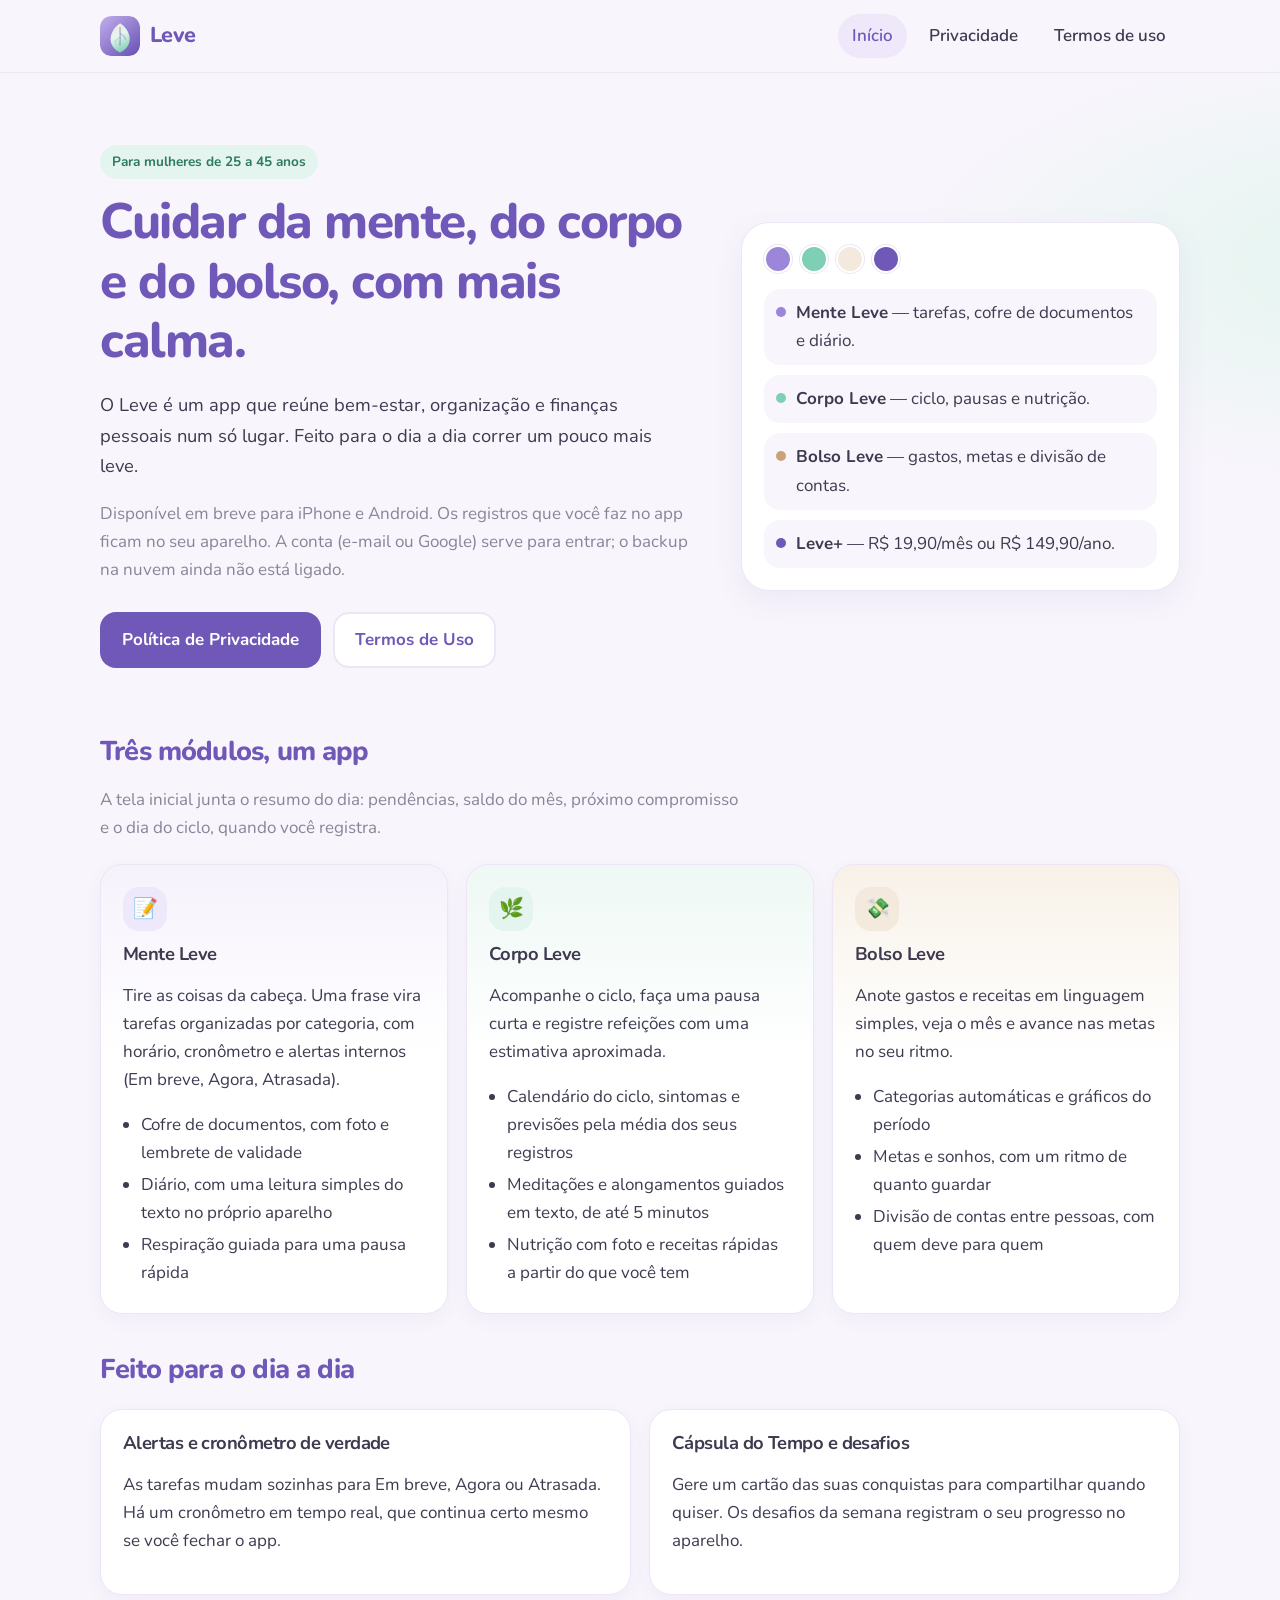
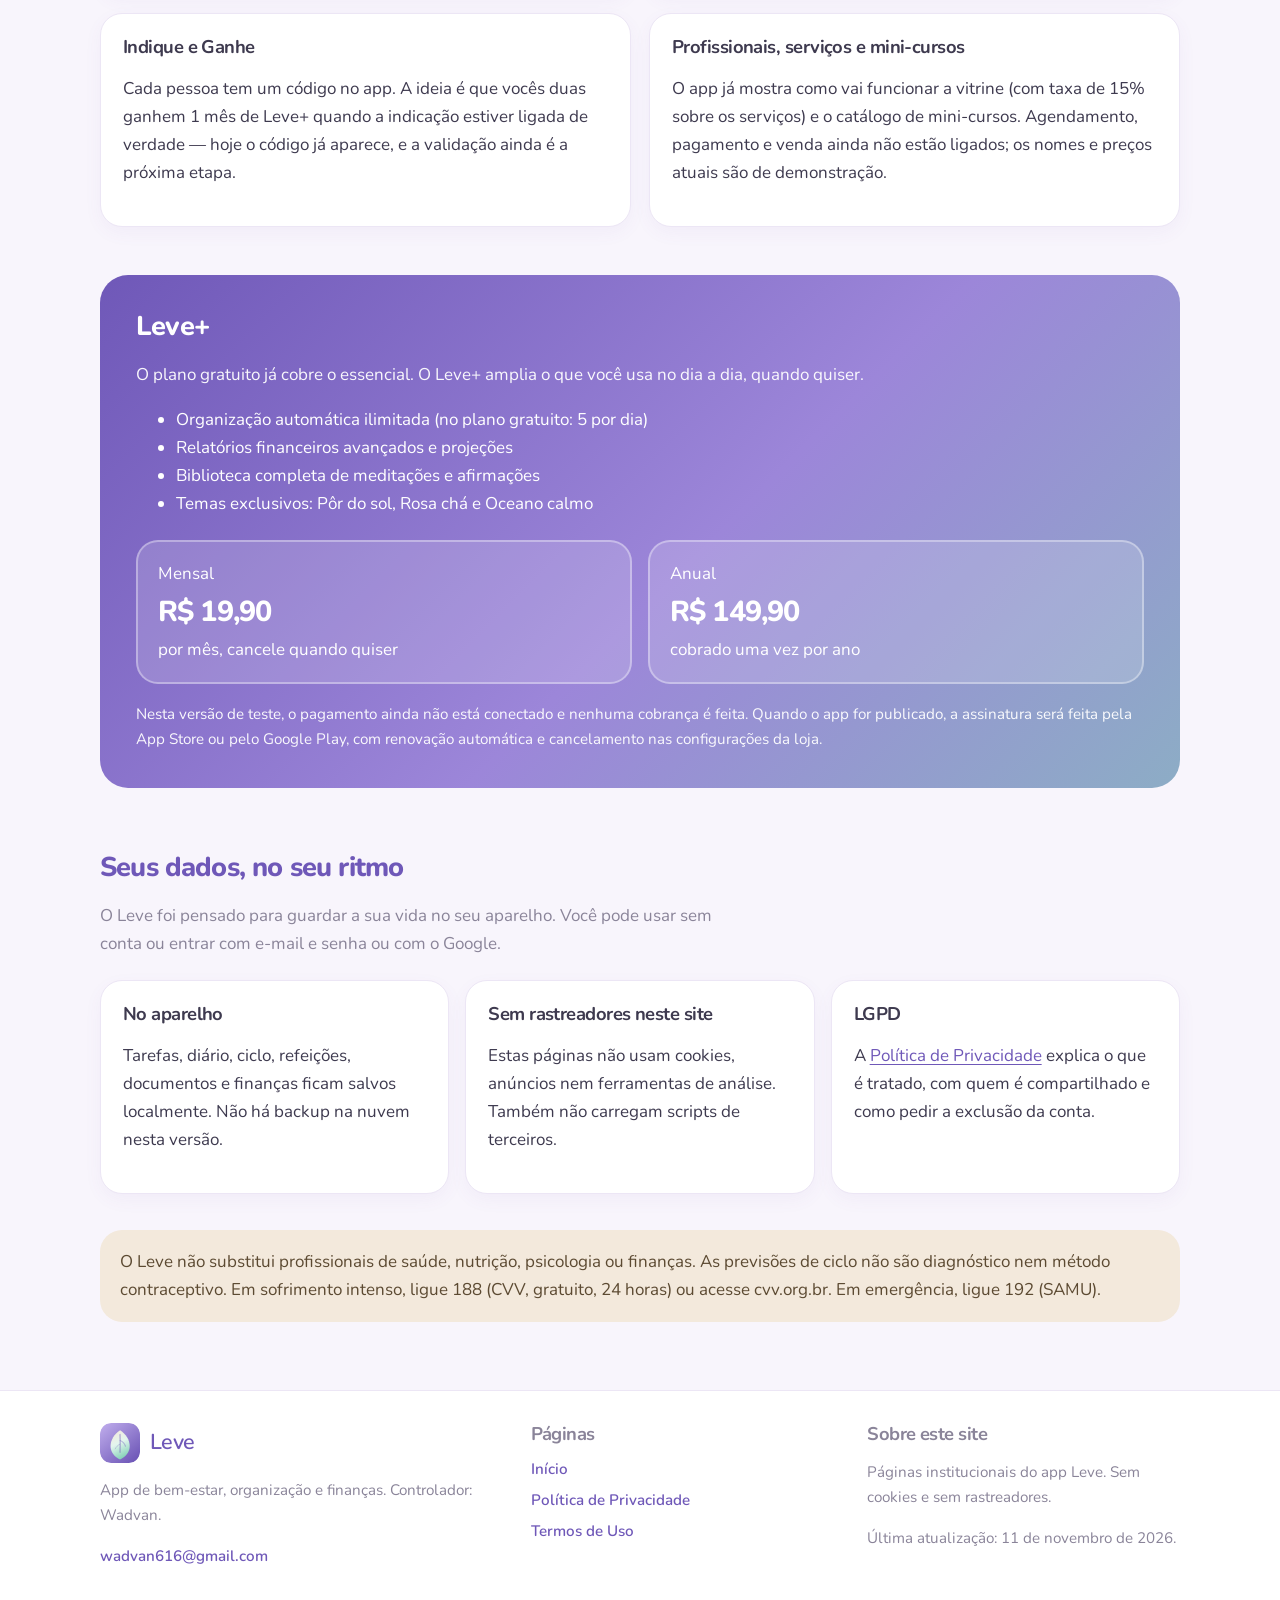
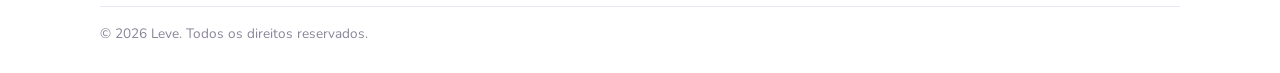
==== index.html @ 6700d09f "Site do Leve" ====
<!DOCTYPE html>
<html lang="pt-BR">
<head>
  <meta charset="utf-8">
  <meta name="viewport" content="width=device-width, initial-scale=1">
  <meta name="description" content="Leve é um app de bem-estar, organização e finanças para mulheres de 25 a 45 anos. Mente Leve, Corpo Leve e Bolso Leve, no seu ritmo.">
  <meta name="theme-color" content="#9C86D9">
  <title>Leve — bem-estar, organização e finanças</title>
  <link rel="icon" href="favicon-32.png" type="image/png" sizes="32x32">
  <link rel="icon" href="favicon-48.png" type="image/png" sizes="48x48">
  <link rel="apple-touch-icon" href="apple-touch-icon.png">
  <link rel="stylesheet" href="styles.css">
</head>
<body>
  <a class="skip" href="#conteudo">Ir para o conteúdo</a>
  <header class="site-header">
    <div class="wrap header-inner">
      <a class="brand" href="index.html">
        <img src="logo.svg" width="40" height="40" alt="">
        <span>Leve</span>
      </a>
      <input type="checkbox" id="nav-toggle" class="nav-toggle">
      <label for="nav-toggle" class="nav-button" aria-label="Abrir o menu">
        <span></span><span></span><span></span>
      </label>
      <nav class="site-nav" aria-label="Principal">
        <a href="index.html" aria-current="page">Início</a>
        <a href="privacidade.html">Privacidade</a>
        <a href="termos.html">Termos de uso</a>
      </nav>
    </div>
  </header>

  <main id="conteudo">
    <div class="wrap hero">
      <div>
        <span class="eyebrow">Para mulheres de 25 a 45 anos</span>
        <h1>Cuidar da mente, do corpo e do bolso, com mais calma.</h1>
        <p class="lead">O Leve é um app que reúne bem-estar, organização e finanças pessoais num só lugar. Feito para o dia a dia correr um pouco mais leve.</p>
        <p class="muted">Disponível em breve para iPhone e Android. Os registros que você faz no app ficam no seu aparelho. A conta (e-mail ou Google) serve para entrar; o backup na nuvem ainda não está ligado.</p>
        <div class="actions">
          <a class="btn btn-primary" href="privacidade.html">Política de Privacidade</a>
          <a class="btn btn-ghost" href="termos.html">Termos de Uso</a>
        </div>
      </div>
      <aside class="hero-card" aria-label="O que tem no app">
        <div class="palette" aria-hidden="true">
          <span class="swatch" style="background:#9C86D9"></span>
          <span class="swatch" style="background:#7FCFB4"></span>
          <span class="swatch" style="background:#F3E9DC"></span>
          <span class="swatch" style="background:#6F58B8"></span>
        </div>
        <ul class="mini-list">
          <li><span class="dot" style="background:#9C86D9"></span><span><strong>Mente Leve</strong> — tarefas, cofre de documentos e diário.</span></li>
          <li><span class="dot" style="background:#7FCFB4"></span><span><strong>Corpo Leve</strong> — ciclo, pausas e nutrição.</span></li>
          <li><span class="dot" style="background:#C9A27A"></span><span><strong>Bolso Leve</strong> — gastos, metas e divisão de contas.</span></li>
          <li><span class="dot" style="background:#6F58B8"></span><span><strong>Leve+</strong> — R$&nbsp;19,90/mês ou R$&nbsp;149,90/ano.</span></li>
        </ul>
      </aside>
    </div>

    <section class="wrap section" id="modulos">
      <div class="section-head">
        <h2>Três módulos, um app</h2>
        <p class="muted">A tela inicial junta o resumo do dia: pendências, saldo do mês, próximo compromisso e o dia do ciclo, quando você registra.</p>
      </div>
      <div class="grid-3">
        <article class="card mente">
          <div class="icon-pill" style="background:#EEE8FA">📝</div>
          <h3>Mente Leve</h3>
          <p>Tire as coisas da cabeça. Uma frase vira tarefas organizadas por categoria, com horário, cronômetro e alertas internos (Em breve, Agora, Atrasada).</p>
          <ul>
            <li>Cofre de documentos, com foto e lembrete de validade</li>
            <li>Diário, com uma leitura simples do texto no próprio aparelho</li>
            <li>Respiração guiada para uma pausa rápida</li>
          </ul>
        </article>
        <article class="card corpo">
          <div class="icon-pill" style="background:#E3F5EE">🌿</div>
          <h3>Corpo Leve</h3>
          <p>Acompanhe o ciclo, faça uma pausa curta e registre refeições com uma estimativa aproximada.</p>
          <ul>
            <li>Calendário do ciclo, sintomas e previsões pela média dos seus registros</li>
            <li>Meditações e alongamentos guiados em texto, de até 5 minutos</li>
            <li>Nutrição com foto e receitas rápidas a partir do que você tem</li>
          </ul>
        </article>
        <article class="card bolso">
          <div class="icon-pill" style="background:#F3E9DC">💸</div>
          <h3>Bolso Leve</h3>
          <p>Anote gastos e receitas em linguagem simples, veja o mês e avance nas metas no seu ritmo.</p>
          <ul>
            <li>Categorias automáticas e gráficos do período</li>
            <li>Metas e sonhos, com um ritmo de quanto guardar</li>
            <li>Divisão de contas entre pessoas, com quem deve para quem</li>
          </ul>
        </article>
      </div>
    </section>

    <section class="wrap section">
      <div class="section-head">
        <h2>Feito para o dia a dia</h2>
      </div>
      <div class="grid-2">
        <article class="card">
          <h3>Alertas e cronômetro de verdade</h3>
          <p>As tarefas mudam sozinhas para Em breve, Agora ou Atrasada. Há um cronômetro em tempo real, que continua certo mesmo se você fechar o app.</p>
        </article>
        <article class="card">
          <h3>Cápsula do Tempo e desafios</h3>
          <p>Gere um cartão das suas conquistas para compartilhar quando quiser. Os desafios da semana registram o seu progresso no aparelho.</p>
        </article>
        <article class="card">
          <h3>Indique e Ganhe</h3>
          <p>Cada pessoa tem um código no app. A ideia é que vocês duas ganhem 1 mês de Leve+ quando a indicação estiver ligada de verdade — hoje o código já aparece, e a validação ainda é a próxima etapa.</p>
        </article>
        <article class="card">
          <h3>Profissionais, serviços e mini-cursos</h3>
          <p>O app já mostra como vai funcionar a vitrine (com taxa de 15% sobre os serviços) e o catálogo de mini-cursos. Agendamento, pagamento e venda ainda não estão ligados; os nomes e preços atuais são de demonstração.</p>
        </article>
      </div>
    </section>

    <section class="wrap" id="leve-plus">
      <div class="plus">
        <h2>Leve+</h2>
        <p>O plano gratuito já cobre o essencial. O Leve+ amplia o que você usa no dia a dia, quando quiser.</p>
        <ul>
          <li>Organização automática ilimitada (no plano gratuito: 5 por dia)</li>
          <li>Relatórios financeiros avançados e projeções</li>
          <li>Biblioteca completa de meditações e afirmações</li>
          <li>Temas exclusivos: Pôr do sol, Rosa chá e Oceano calmo</li>
        </ul>
        <div class="plans">
          <div class="plan">
            <span>Mensal</span>
            <strong>R$&nbsp;19,90</strong>
            <span>por mês, cancele quando quiser</span>
          </div>
          <div class="plan">
            <span>Anual</span>
            <strong>R$&nbsp;149,90</strong>
            <span>cobrado uma vez por ano</span>
          </div>
        </div>
        <p style="margin:18px 0 0;font-size:0.95rem">Nesta versão de teste, o pagamento ainda não está conectado e nenhuma cobrança é feita. Quando o app for publicado, a assinatura será feita pela App Store ou pelo Google Play, com renovação automática e cancelamento nas configurações da loja.</p>
      </div>
    </section>

    <section class="wrap section">
      <div class="section-head">
        <h2>Seus dados, no seu ritmo</h2>
        <p class="muted">O Leve foi pensado para guardar a sua vida no seu aparelho. Você pode usar sem conta ou entrar com e-mail e senha ou com o Google.</p>
      </div>
      <div class="trust">
        <article class="card">
          <h3>No aparelho</h3>
          <p>Tarefas, diário, ciclo, refeições, documentos e finanças ficam salvos localmente. Não há backup na nuvem nesta versão.</p>
        </article>
        <article class="card">
          <h3>Sem rastreadores neste site</h3>
          <p>Estas páginas não usam cookies, anúncios nem ferramentas de análise. Também não carregam scripts de terceiros.</p>
        </article>
        <article class="card">
          <h3>LGPD</h3>
          <p>A <a href="privacidade.html">Política de Privacidade</a> explica o que é tratado, com quem é compartilhado e como pedir a exclusão da conta.</p>
        </article>
      </div>
      <p class="note">O Leve não substitui profissionais de saúde, nutrição, psicologia ou finanças. As previsões de ciclo não são diagnóstico nem método contraceptivo. Em sofrimento intenso, ligue 188 (CVV, gratuito, 24 horas) ou acesse cvv.org.br. Em emergência, ligue 192 (SAMU).</p>
    </section>
  </main>

  <footer class="site-footer">
    <div class="wrap footer-grid">
      <div>
        <a class="brand" href="index.html">
          <img src="logo.svg" width="40" height="40" alt="">
          <span>Leve</span>
        </a>
        <p>App de bem-estar, organização e finanças. Controlador: Wadvan.</p>
        <p><a href="mailto:wadvan616@gmail.com">wadvan616@gmail.com</a></p>
      </div>
      <div>
        <h3>Páginas</h3>
        <ul>
          <li><a href="index.html">Início</a></li>
          <li><a href="privacidade.html">Política de Privacidade</a></li>
          <li><a href="termos.html">Termos de Uso</a></li>
        </ul>
      </div>
      <div>
        <h3>Sobre este site</h3>
        <p>Páginas institucionais do app Leve. Sem cookies e sem rastreadores.</p>
        <p>Última atualização: 11 de novembro de 2026.</p>
      </div>
    </div>
    <div class="wrap fineprint">© 2026 Leve. Todos os direitos reservados.</div>
  </footer>
</body>
</html>
---- styles.css ----
@font-face {
  font-family: Nunito;
  src: url("Nunito-400.woff") format("woff");
  font-weight: 400;
  font-style: normal;
  font-display: swap;
}
@font-face {
  font-family: Nunito;
  src: url("Nunito-600.woff") format("woff");
  font-weight: 600;
  font-style: normal;
  font-display: swap;
}
@font-face {
  font-family: Nunito;
  src: url("Nunito-700.woff") format("woff");
  font-weight: 700;
  font-style: normal;
  font-display: swap;
}
@font-face {
  font-family: Nunito;
  src: url("Nunito-800.woff") format("woff");
  font-weight: 800;
  font-style: normal;
  font-display: swap;
}

:root {
  --primary: #9c86d9;
  --primary-dark: #6f58b8;
  --primary-soft: #eee8fa;
  --accent: #7fcfb4;
  --accent-soft: #e3f5ee;
  --sand: #f3e9dc;
  --sand-deep: #e8d7c0;
  --bg: #f8f5fc;
  --card: #ffffff;
  --text: #3e3a4f;
  --muted: #8a8499;
  --border: #ece6f5;
  --late: #e0524f;
  --radius: 22px;
  --radius-sm: 16px;
  --shadow: 0 10px 30px rgba(111, 88, 184, 0.08);
  --max: 1080px;
  --prose: 760px;
}

* { box-sizing: border-box; }
html { scroll-behavior: smooth; }
body {
  margin: 0;
  font-family: Nunito, "Segoe UI", sans-serif;
  color: var(--text);
  background:
    radial-gradient(1200px 500px at 10% -10%, #eee8fa 0%, transparent 60%),
    radial-gradient(900px 400px at 110% 8%, #e3f5ee 0%, transparent 55%),
    var(--bg);
  line-height: 1.65;
  font-size: 17px;
  min-height: 100vh;
}
img { max-width: 100%; height: auto; border: 0; }
a { color: var(--primary-dark); text-decoration-thickness: 1px; text-underline-offset: 3px; }
a:hover { color: #5a4499; }
.skip {
  position: absolute;
  left: 12px;
  top: -80px;
  background: var(--primary-dark);
  color: #fff;
  padding: 8px 14px;
  border-radius: 10px;
  z-index: 100;
}
.skip:focus { top: 12px; }

.wrap {
  width: min(var(--max), calc(100% - 40px));
  margin: 0 auto;
}
.prose-wrap { width: min(var(--prose), calc(100% - 40px)); margin: 0 auto; }

.site-header {
  position: sticky;
  top: 0;
  z-index: 20;
  background: rgba(248, 245, 252, 0.9);
  backdrop-filter: blur(12px);
  border-bottom: 1px solid var(--border);
}
.header-inner {
  display: flex;
  align-items: center;
  justify-content: space-between;
  gap: 16px;
  min-height: 72px;
  position: relative;
}
.brand {
  display: flex;
  align-items: center;
  gap: 10px;
  text-decoration: none;
  color: var(--primary-dark);
  font-weight: 800;
  font-size: 1.35rem;
  letter-spacing: -0.03em;
}
.brand img { width: 40px; height: 40px; border-radius: 11px; }
.nav-toggle { position: absolute; width: 1px; height: 1px; overflow: hidden; clip: rect(0,0,0,0); }
.nav-button {
  display: none;
  width: 44px;
  height: 44px;
  border-radius: 14px;
  border: 1px solid var(--border);
  background: #fff;
  cursor: pointer;
  align-items: center;
  justify-content: center;
  flex-direction: column;
  gap: 5px;
}
.nav-button span {
  display: block;
  width: 18px;
  height: 2px;
  background: var(--primary-dark);
  border-radius: 2px;
}
.site-nav { display: flex; gap: 8px; flex-wrap: wrap; }
.site-nav a {
  text-decoration: none;
  color: var(--text);
  font-weight: 600;
  padding: 8px 14px;
  border-radius: 999px;
}
.site-nav a:hover,
.site-nav a[aria-current="page"] {
  background: var(--primary-soft);
  color: var(--primary-dark);
}

.hero {
  padding: 72px 0 40px;
  display: grid;
  grid-template-columns: 1.15fr 0.85fr;
  gap: 48px;
  align-items: center;
}
.eyebrow {
  display: inline-block;
  background: var(--accent-soft);
  color: #2f7a64;
  font-weight: 700;
  font-size: 0.85rem;
  padding: 6px 12px;
  border-radius: 999px;
  margin-bottom: 14px;
}
h1, h2, h3 { line-height: 1.2; letter-spacing: -0.03em; margin: 0 0 12px; }
h1 { font-size: clamp(2rem, 4vw, 3.1rem); font-weight: 800; color: var(--primary-dark); }
h2 { font-size: 1.7rem; font-weight: 800; color: var(--primary-dark); }
h3 { font-size: 1.15rem; font-weight: 700; }
.lead { font-size: 1.15rem; color: var(--text); max-width: 38rem; }
.muted { color: var(--muted); }
.actions { display: flex; flex-wrap: wrap; gap: 12px; margin-top: 28px; }
.btn {
  display: inline-flex;
  align-items: center;
  justify-content: center;
  gap: 8px;
  padding: 12px 20px;
  border-radius: 16px;
  font-weight: 700;
  text-decoration: none;
  border: 2px solid transparent;
}
.btn-primary { background: var(--primary-dark); color: #fff; }
.btn-primary:hover { background: #5a4499; color: #fff; }
.btn-ghost { background: #fff; color: var(--primary-dark); border-color: var(--border); }
.btn-ghost:hover { background: var(--primary-soft); color: var(--primary-dark); }

.hero-card {
  background: #fff;
  border: 1px solid var(--border);
  border-radius: 28px;
  box-shadow: var(--shadow);
  padding: 22px;
}
.palette {
  display: flex;
  gap: 8px;
  margin-bottom: 16px;
}
.swatch {
  width: 28px; height: 28px; border-radius: 50%;
  border: 2px solid #fff;
  box-shadow: 0 0 0 1px var(--border);
}
.mini-list { list-style: none; margin: 0; padding: 0; display: grid; gap: 10px; }
.mini-list li {
  display: flex;
  gap: 10px;
  align-items: flex-start;
  padding: 10px 12px;
  border-radius: 16px;
  background: var(--bg);
}
.dot {
  width: 10px; height: 10px; border-radius: 50%; margin-top: 8px; flex: 0 0 auto;
}

.section { padding: 28px 0 12px; }
.section-head { margin-bottom: 22px; max-width: 40rem; }
.grid-3, .grid-2 { display: grid; gap: 18px; }
.grid-3 { grid-template-columns: repeat(3, 1fr); }
.grid-2 { grid-template-columns: repeat(2, 1fr); }
.card {
  background: var(--card);
  border: 1px solid var(--border);
  border-radius: var(--radius);
  padding: 22px;
  box-shadow: 0 6px 18px rgba(111, 88, 184, 0.05);
}
.card.mente { background: linear-gradient(180deg, #f6f2fc 0%, #fff 42%); }
.card.corpo { background: linear-gradient(180deg, #eef8f4 0%, #fff 42%); }
.card.bolso { background: linear-gradient(180deg, #f8f1e8 0%, #fff 42%); }
.icon-pill {
  width: 44px; height: 44px; border-radius: 16px;
  display: grid; place-items: center;
  margin-bottom: 12px;
  font-size: 1.25rem;
}
.card ul { margin: 8px 0 0; padding-left: 1.15rem; }
.card li { margin: 4px 0; }

.plus {
  margin: 36px 0;
  background: linear-gradient(135deg, #6f58b8 0%, #9c86d9 55%, #7fcfb4 140%);
  color: #fff;
  border-radius: 28px;
  padding: 36px;
}
.plus h2, .plus p { color: #fff; }
.plus p { opacity: 0.95; }
.plans { display: grid; grid-template-columns: 1fr 1fr; gap: 16px; margin-top: 22px; }
.plan {
  background: rgba(255,255,255,0.16);
  border: 2px solid rgba(255,255,255,0.35);
  border-radius: 22px;
  padding: 18px 20px;
}
.plan strong { display: block; font-size: 1.8rem; font-weight: 800; letter-spacing: -0.03em; }
.note {
  background: var(--sand);
  border-radius: var(--radius);
  padding: 18px 20px;
  margin: 20px 0 8px;
  color: #5c4a32;
}
.trust { display: grid; grid-template-columns: repeat(3, 1fr); gap: 16px; margin: 12px 0 36px; }

.legal-hero { padding: 48px 0 16px; }
.legal-hero .lead { font-size: 1.05rem; }
.update {
  font-weight: 700;
  color: var(--primary-dark);
  margin: 0 0 8px;
  font-size: 0.95rem;
}
.toc {
  background: #fff;
  border: 1px solid var(--border);
  border-radius: var(--radius);
  padding: 20px 24px;
  margin: 8px 0 28px;
}
.toc ol { margin: 8px 0 0; padding-left: 1.3rem; }
.toc a { text-decoration: none; font-weight: 600; }
.legal h2 {
  margin-top: 2.2rem;
  padding-top: 0.4rem;
  border-top: 1px solid var(--border);
}
.legal h2:first-of-type { border-top: 0; margin-top: 0.4rem; }
.legal p, .legal li { overflow-wrap: anywhere; }
.legal ul, .legal ol { padding-left: 1.2rem; }
.legal li { margin: 0.35rem 0; }
.callout {
  background: var(--primary-soft);
  border-left: 4px solid var(--primary);
  border-radius: 0 16px 16px 0;
  padding: 14px 16px;
  margin: 16px 0;
}
.callout.sand { background: var(--sand); border-left-color: #c9a27a; }
.callout.mint { background: var(--accent-soft); border-left-color: var(--accent); }

.site-footer {
  margin-top: 48px;
  background: #fff;
  border-top: 1px solid var(--border);
  padding: 32px 0 28px;
  color: var(--muted);
  font-size: 0.95rem;
}
.footer-grid {
  display: grid;
  grid-template-columns: 1.3fr 1fr 1fr;
  gap: 24px;
}
.site-footer .brand { margin-bottom: 8px; }
.site-footer a { color: var(--primary-dark); text-decoration: none; font-weight: 600; }
.site-footer ul { list-style: none; margin: 0; padding: 0; display: grid; gap: 6px; }
.fineprint { margin-top: 22px; padding-top: 16px; border-top: 1px solid var(--border); font-size: 0.85rem; }

@media (max-width: 860px) {
  .hero, .grid-3, .grid-2, .plans, .trust, .footer-grid { grid-template-columns: 1fr; }
  .hero { padding-top: 36px; gap: 28px; }
  .nav-button { display: inline-flex; }
  .site-nav {
    display: none;
    position: absolute;
    top: calc(100% + 8px);
    right: 0;
    left: auto;
    background: #fff;
    border: 1px solid var(--border);
    border-radius: 18px;
    box-shadow: var(--shadow);
    padding: 10px;
    flex-direction: column;
    min-width: 220px;
  }
  .nav-toggle:checked ~ .site-nav,
  .nav-toggle:focus ~ .site-nav { display: flex; }
  .plus { padding: 24px; }
  .wrap, .prose-wrap { width: min(var(--max), calc(100% - 28px)); }
}
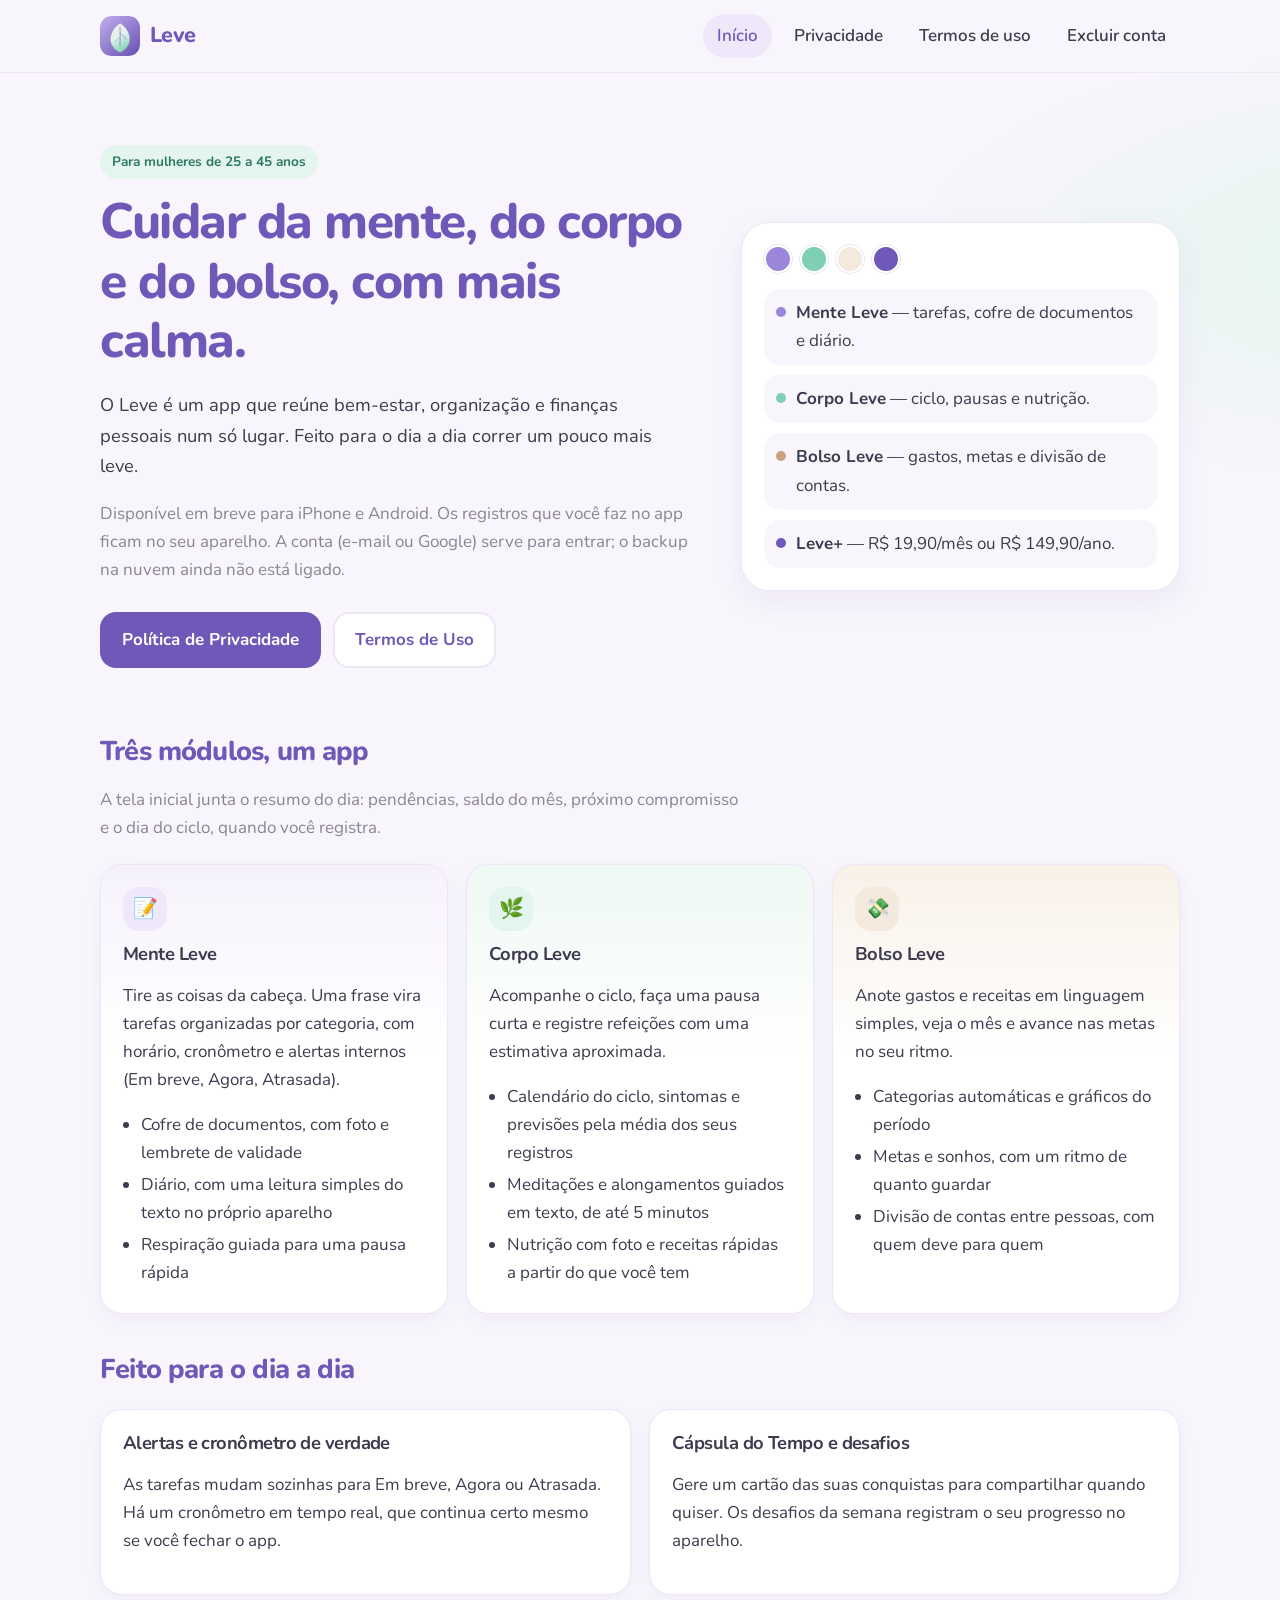
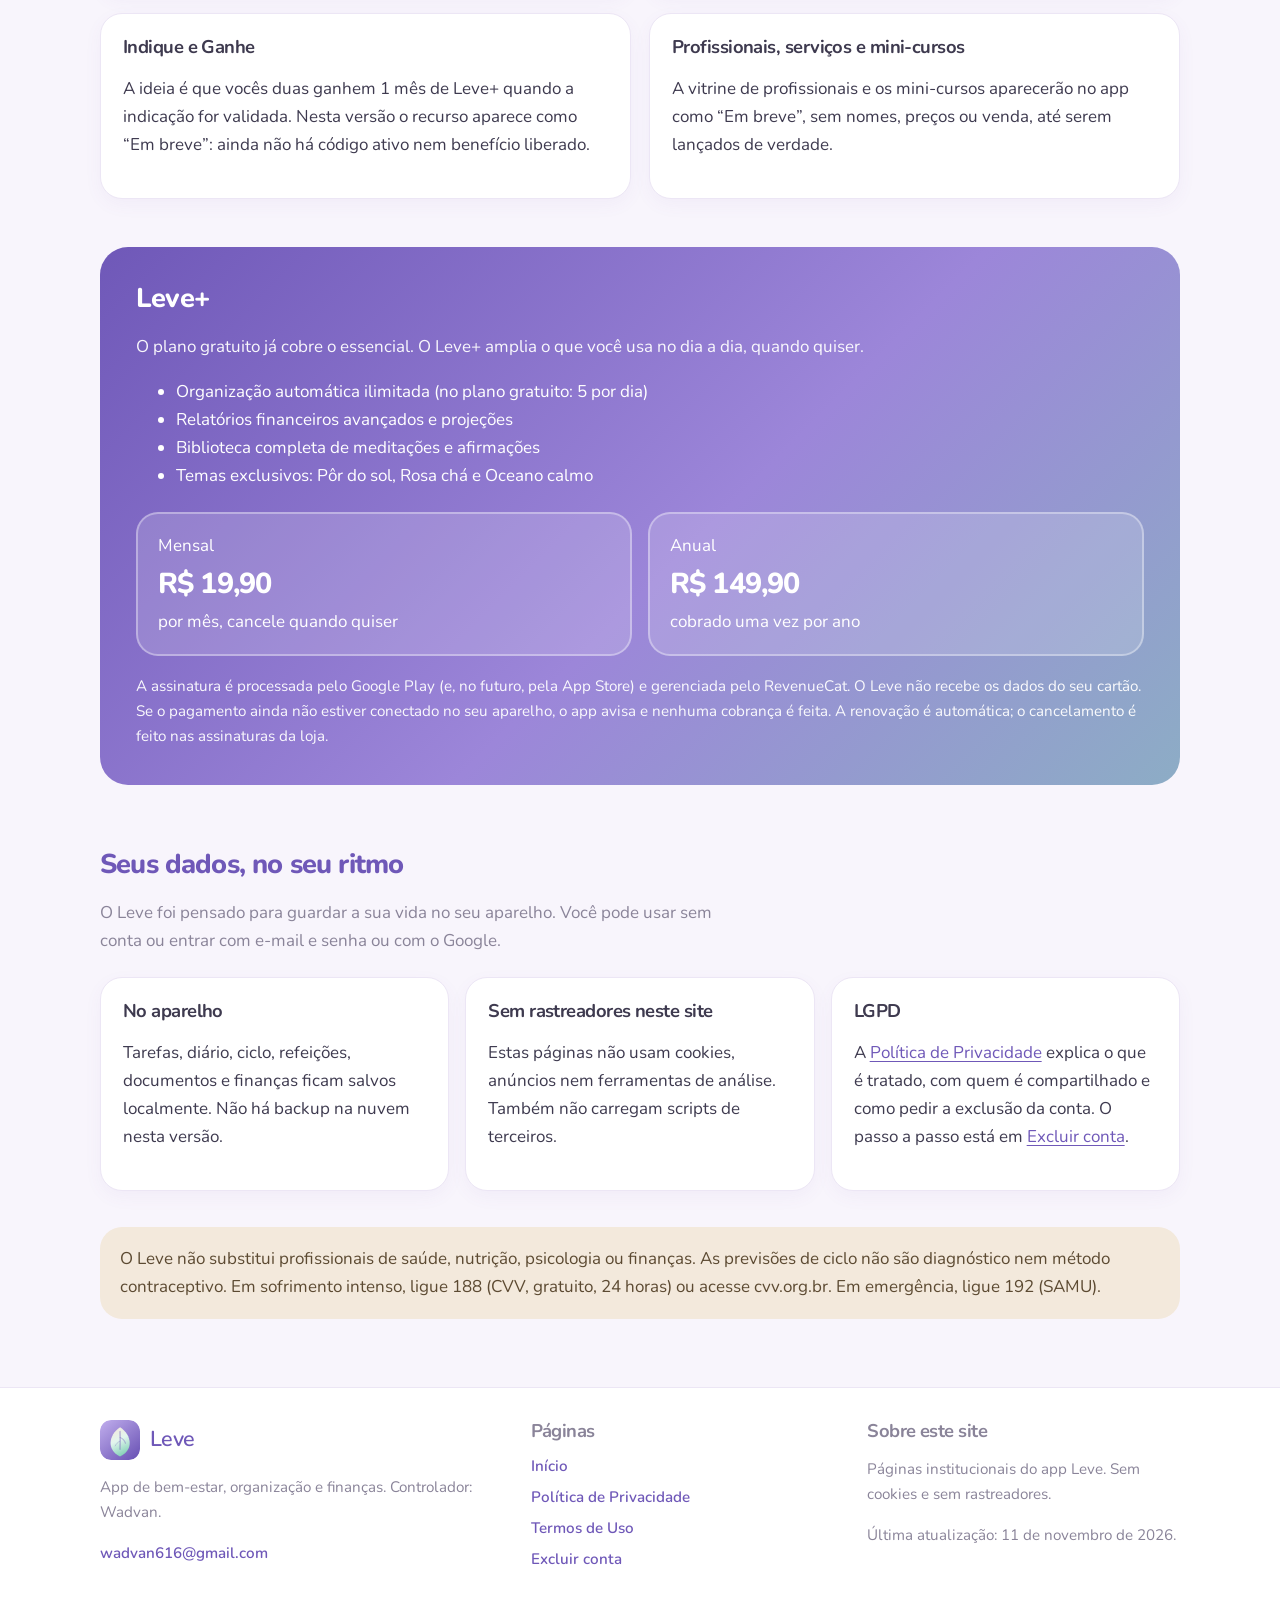
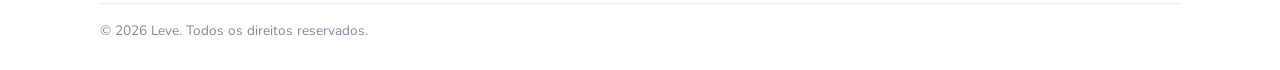
==== commit 67c92cfd: "Site: página Excluir conta e textos legais (Google Play, RevenueCat), 11/11/2026" ====
--- a/index.html
+++ b/index.html
@@ -27,6 +27,7 @@
         <a href="index.html" aria-current="page">Início</a>
         <a href="privacidade.html">Privacidade</a>
         <a href="termos.html">Termos de uso</a>
+        <a href="excluir-conta.html">Excluir conta</a>
       </nav>
     </div>
   </header>
@@ -113,11 +114,11 @@
         </article>
         <article class="card">
           <h3>Indique e Ganhe</h3>
-          <p>Cada pessoa tem um código no app. A ideia é que vocês duas ganhem 1 mês de Leve+ quando a indicação estiver ligada de verdade — hoje o código já aparece, e a validação ainda é a próxima etapa.</p>
+          <p>A ideia é que vocês duas ganhem 1 mês de Leve+ quando a indicação for validada. Nesta versão o recurso aparece como “Em breve”: ainda não há código ativo nem benefício liberado.</p>
         </article>
         <article class="card">
           <h3>Profissionais, serviços e mini-cursos</h3>
-          <p>O app já mostra como vai funcionar a vitrine (com taxa de 15% sobre os serviços) e o catálogo de mini-cursos. Agendamento, pagamento e venda ainda não estão ligados; os nomes e preços atuais são de demonstração.</p>
+          <p>A vitrine de profissionais e os mini-cursos aparecerão no app como “Em breve”, sem nomes, preços ou venda, até serem lançados de verdade.</p>
         </article>
       </div>
     </section>
@@ -144,7 +145,7 @@
             <span>cobrado uma vez por ano</span>
           </div>
         </div>
-        <p style="margin:18px 0 0;font-size:0.95rem">Nesta versão de teste, o pagamento ainda não está conectado e nenhuma cobrança é feita. Quando o app for publicado, a assinatura será feita pela App Store ou pelo Google Play, com renovação automática e cancelamento nas configurações da loja.</p>
+        <p style="margin:18px 0 0;font-size:0.95rem">A assinatura é processada pelo Google Play (e, no futuro, pela App Store) e gerenciada pelo RevenueCat. O Leve não recebe os dados do seu cartão. Se o pagamento ainda não estiver conectado no seu aparelho, o app avisa e nenhuma cobrança é feita. A renovação é automática; o cancelamento é feito nas assinaturas da loja.</p>
       </div>
     </section>
 
@@ -164,7 +165,7 @@
         </article>
         <article class="card">
           <h3>LGPD</h3>
-          <p>A <a href="privacidade.html">Política de Privacidade</a> explica o que é tratado, com quem é compartilhado e como pedir a exclusão da conta.</p>
+          <p>A <a href="privacidade.html">Política de Privacidade</a> explica o que é tratado, com quem é compartilhado e como pedir a exclusão da conta. O passo a passo está em <a href="excluir-conta.html">Excluir conta</a>.</p>
         </article>
       </div>
       <p class="note">O Leve não substitui profissionais de saúde, nutrição, psicologia ou finanças. As previsões de ciclo não são diagnóstico nem método contraceptivo. Em sofrimento intenso, ligue 188 (CVV, gratuito, 24 horas) ou acesse cvv.org.br. Em emergência, ligue 192 (SAMU).</p>
@@ -187,6 +188,7 @@
           <li><a href="index.html">Início</a></li>
           <li><a href="privacidade.html">Política de Privacidade</a></li>
           <li><a href="termos.html">Termos de Uso</a></li>
+          <li><a href="excluir-conta.html">Excluir conta</a></li>
         </ul>
       </div>
       <div>
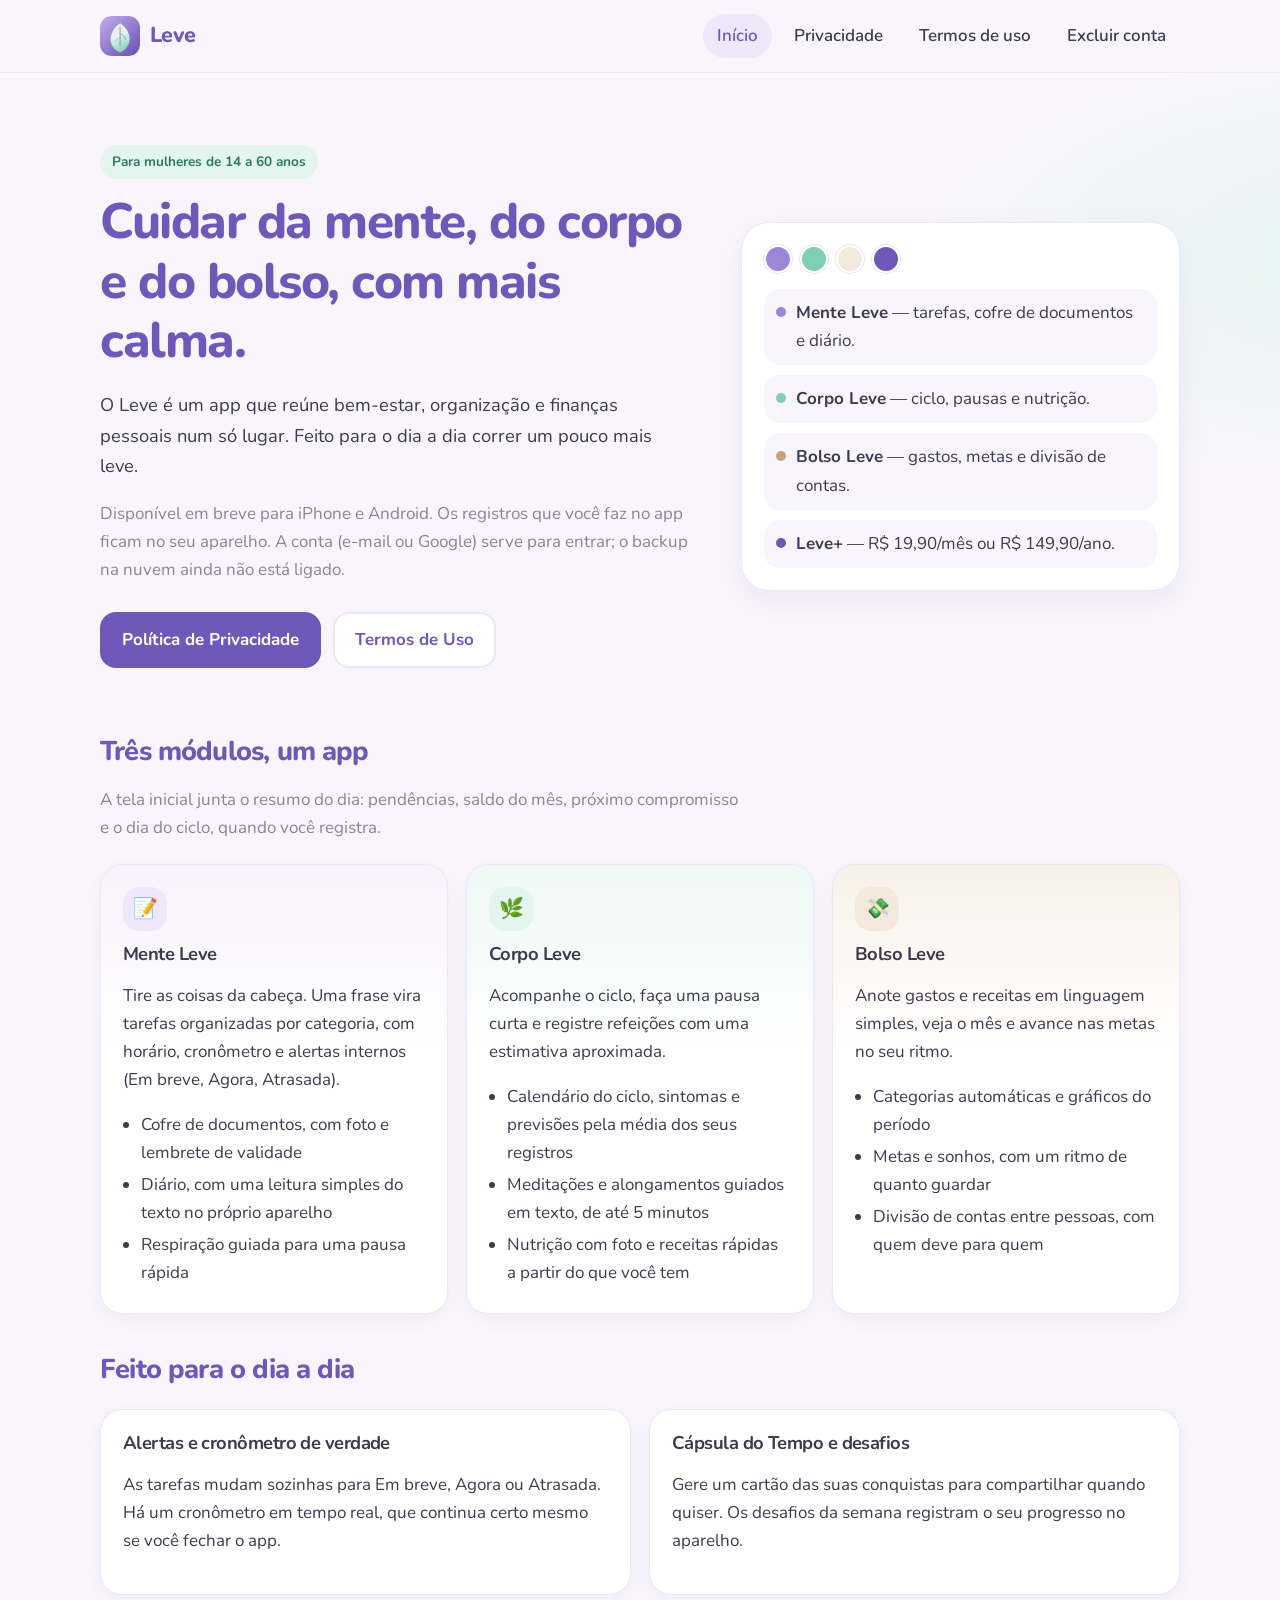
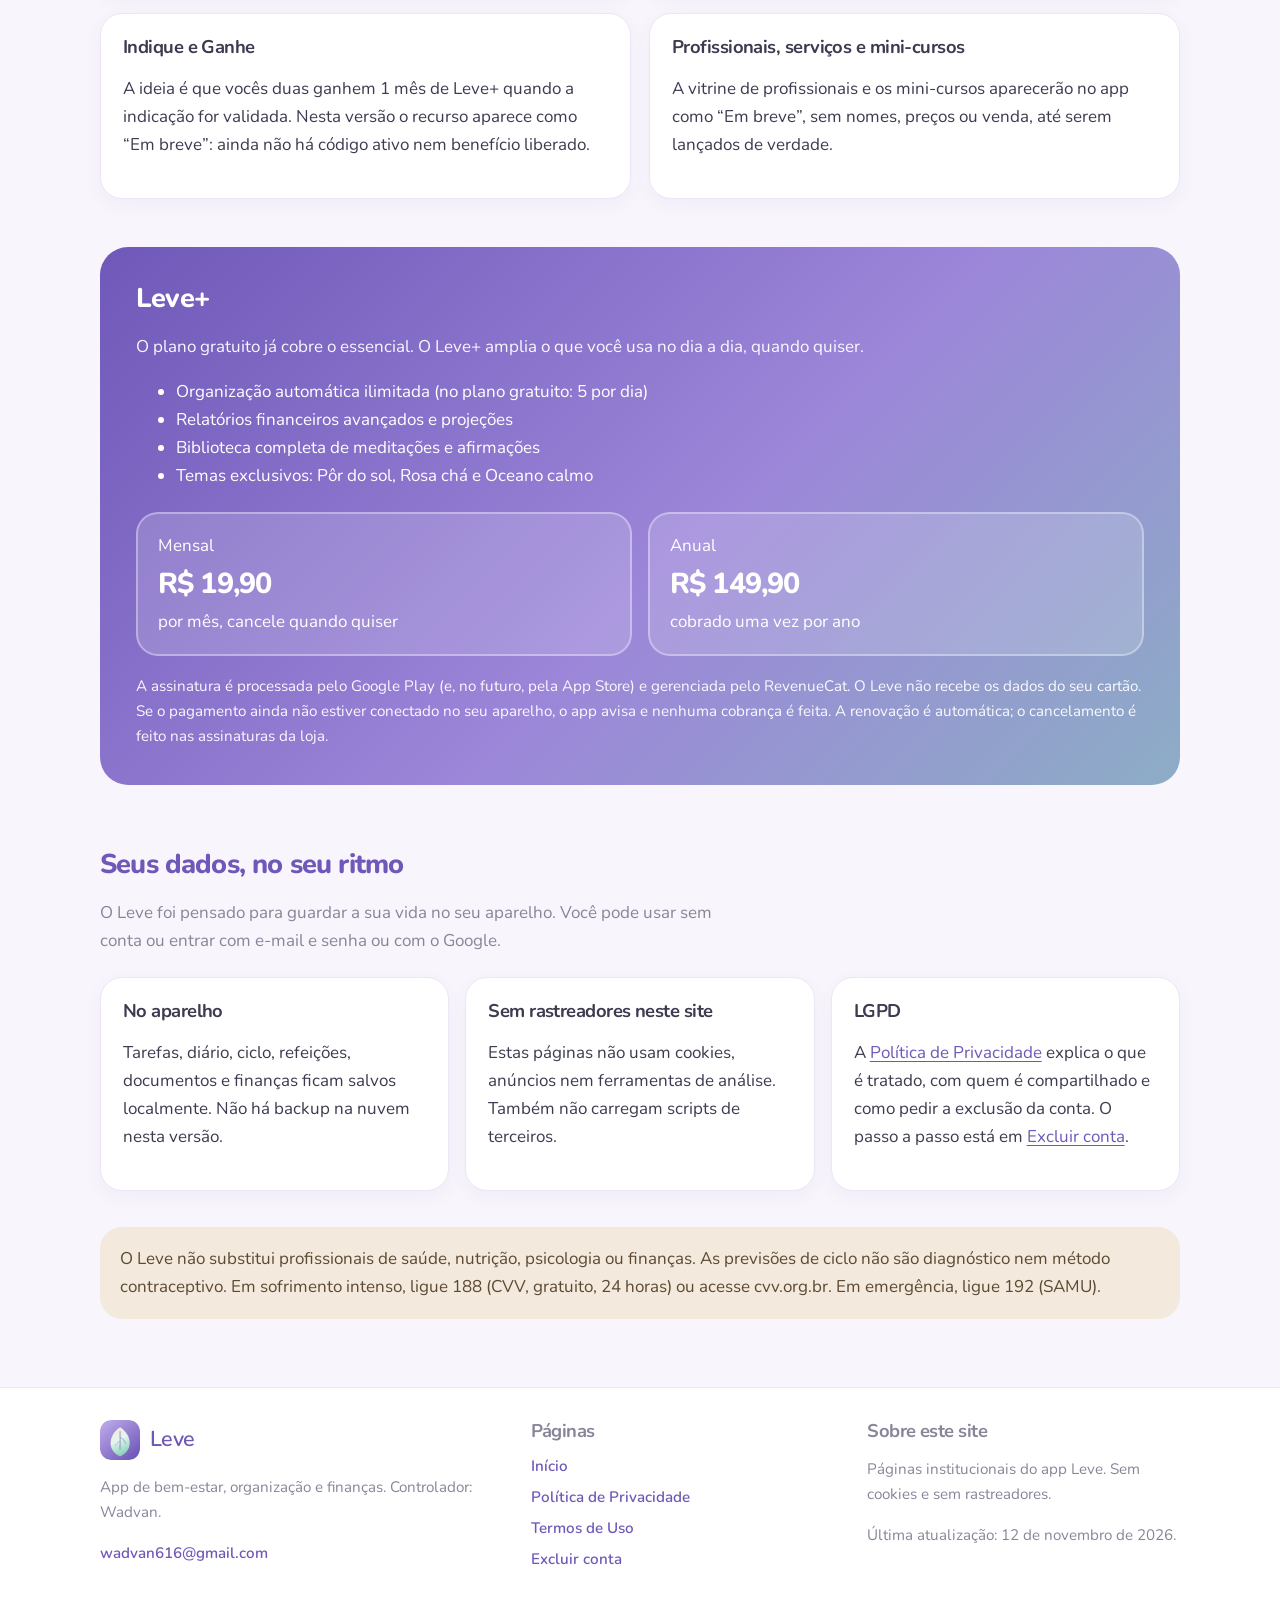
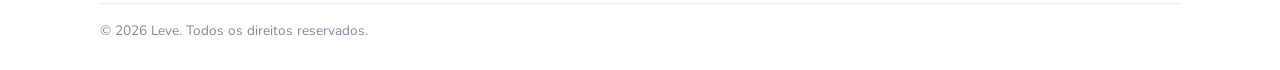
==== commit 08f6282c: "Atualiza faixa etária para 14 a 60 anos e seção do microfone" ====
--- a/index.html
+++ b/index.html
@@ -3,7 +3,7 @@
 <head>
   <meta charset="utf-8">
   <meta name="viewport" content="width=device-width, initial-scale=1">
-  <meta name="description" content="Leve é um app de bem-estar, organização e finanças para mulheres de 25 a 45 anos. Mente Leve, Corpo Leve e Bolso Leve, no seu ritmo.">
+  <meta name="description" content="Leve é um app de bem-estar, organização e finanças para mulheres de 14 a 60 anos. Mente Leve, Corpo Leve e Bolso Leve, no seu ritmo.">
   <meta name="theme-color" content="#9C86D9">
   <title>Leve — bem-estar, organização e finanças</title>
   <link rel="icon" href="favicon-32.png" type="image/png" sizes="32x32">
@@ -35,7 +35,7 @@
   <main id="conteudo">
     <div class="wrap hero">
       <div>
-        <span class="eyebrow">Para mulheres de 25 a 45 anos</span>
+        <span class="eyebrow">Para mulheres de 14 a 60 anos</span>
         <h1>Cuidar da mente, do corpo e do bolso, com mais calma.</h1>
         <p class="lead">O Leve é um app que reúne bem-estar, organização e finanças pessoais num só lugar. Feito para o dia a dia correr um pouco mais leve.</p>
         <p class="muted">Disponível em breve para iPhone e Android. Os registros que você faz no app ficam no seu aparelho. A conta (e-mail ou Google) serve para entrar; o backup na nuvem ainda não está ligado.</p>
@@ -194,7 +194,7 @@
       <div>
         <h3>Sobre este site</h3>
         <p>Páginas institucionais do app Leve. Sem cookies e sem rastreadores.</p>
-        <p>Última atualização: 11 de novembro de 2026.</p>
+        <p>Última atualização: 12 de novembro de 2026.</p>
       </div>
     </div>
     <div class="wrap fineprint">© 2026 Leve. Todos os direitos reservados.</div>
